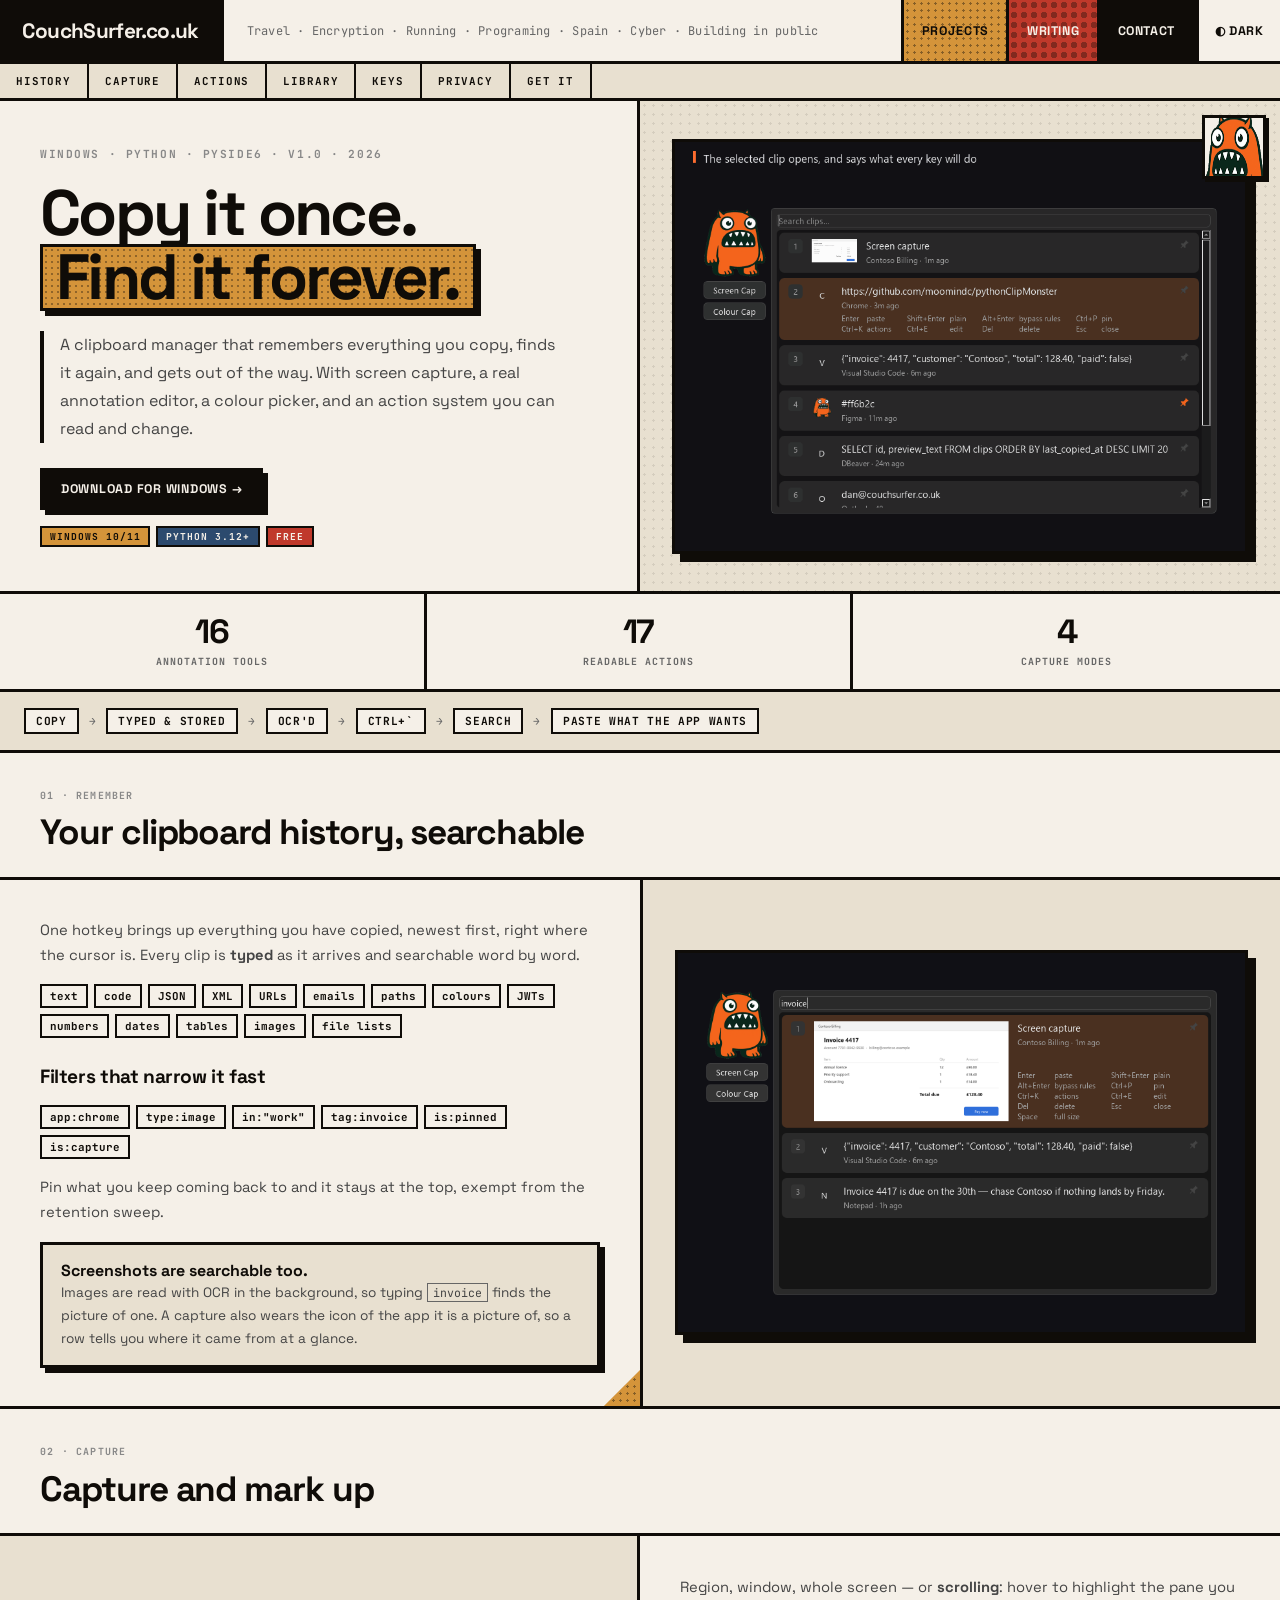
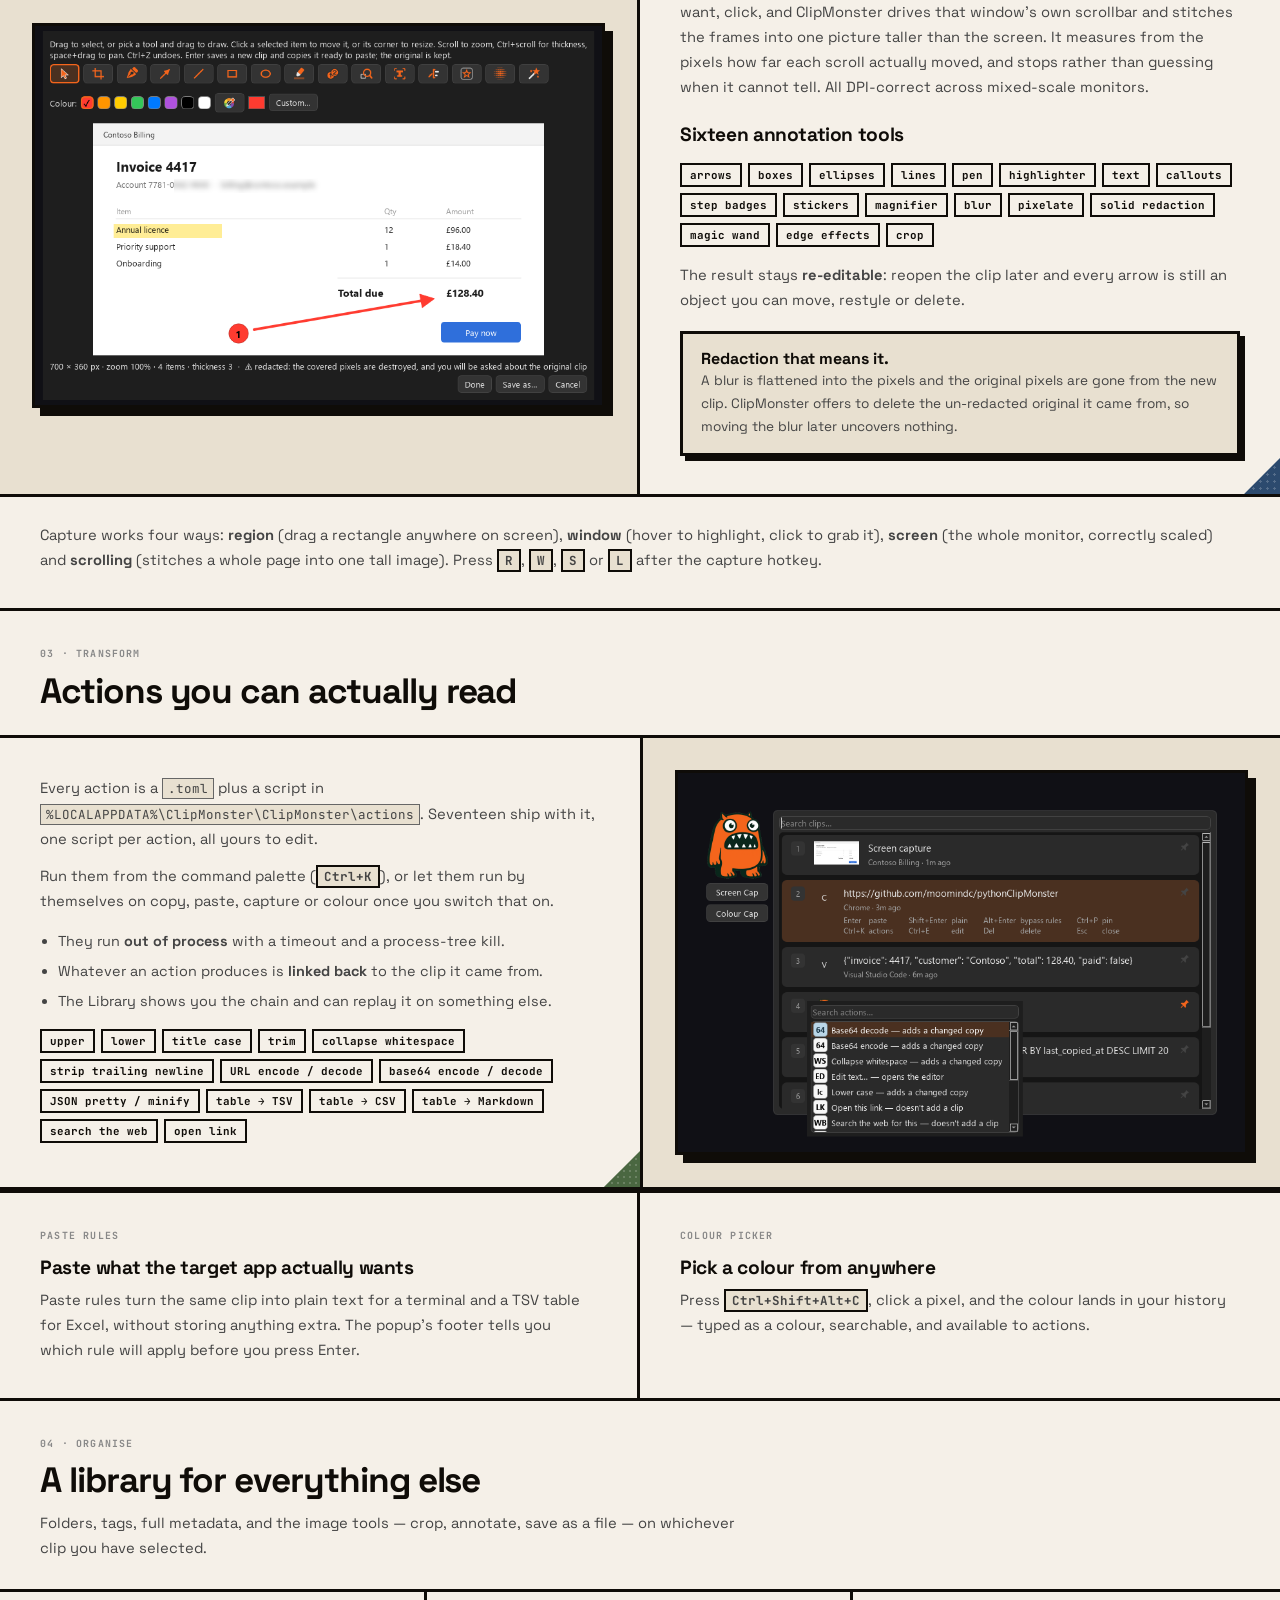
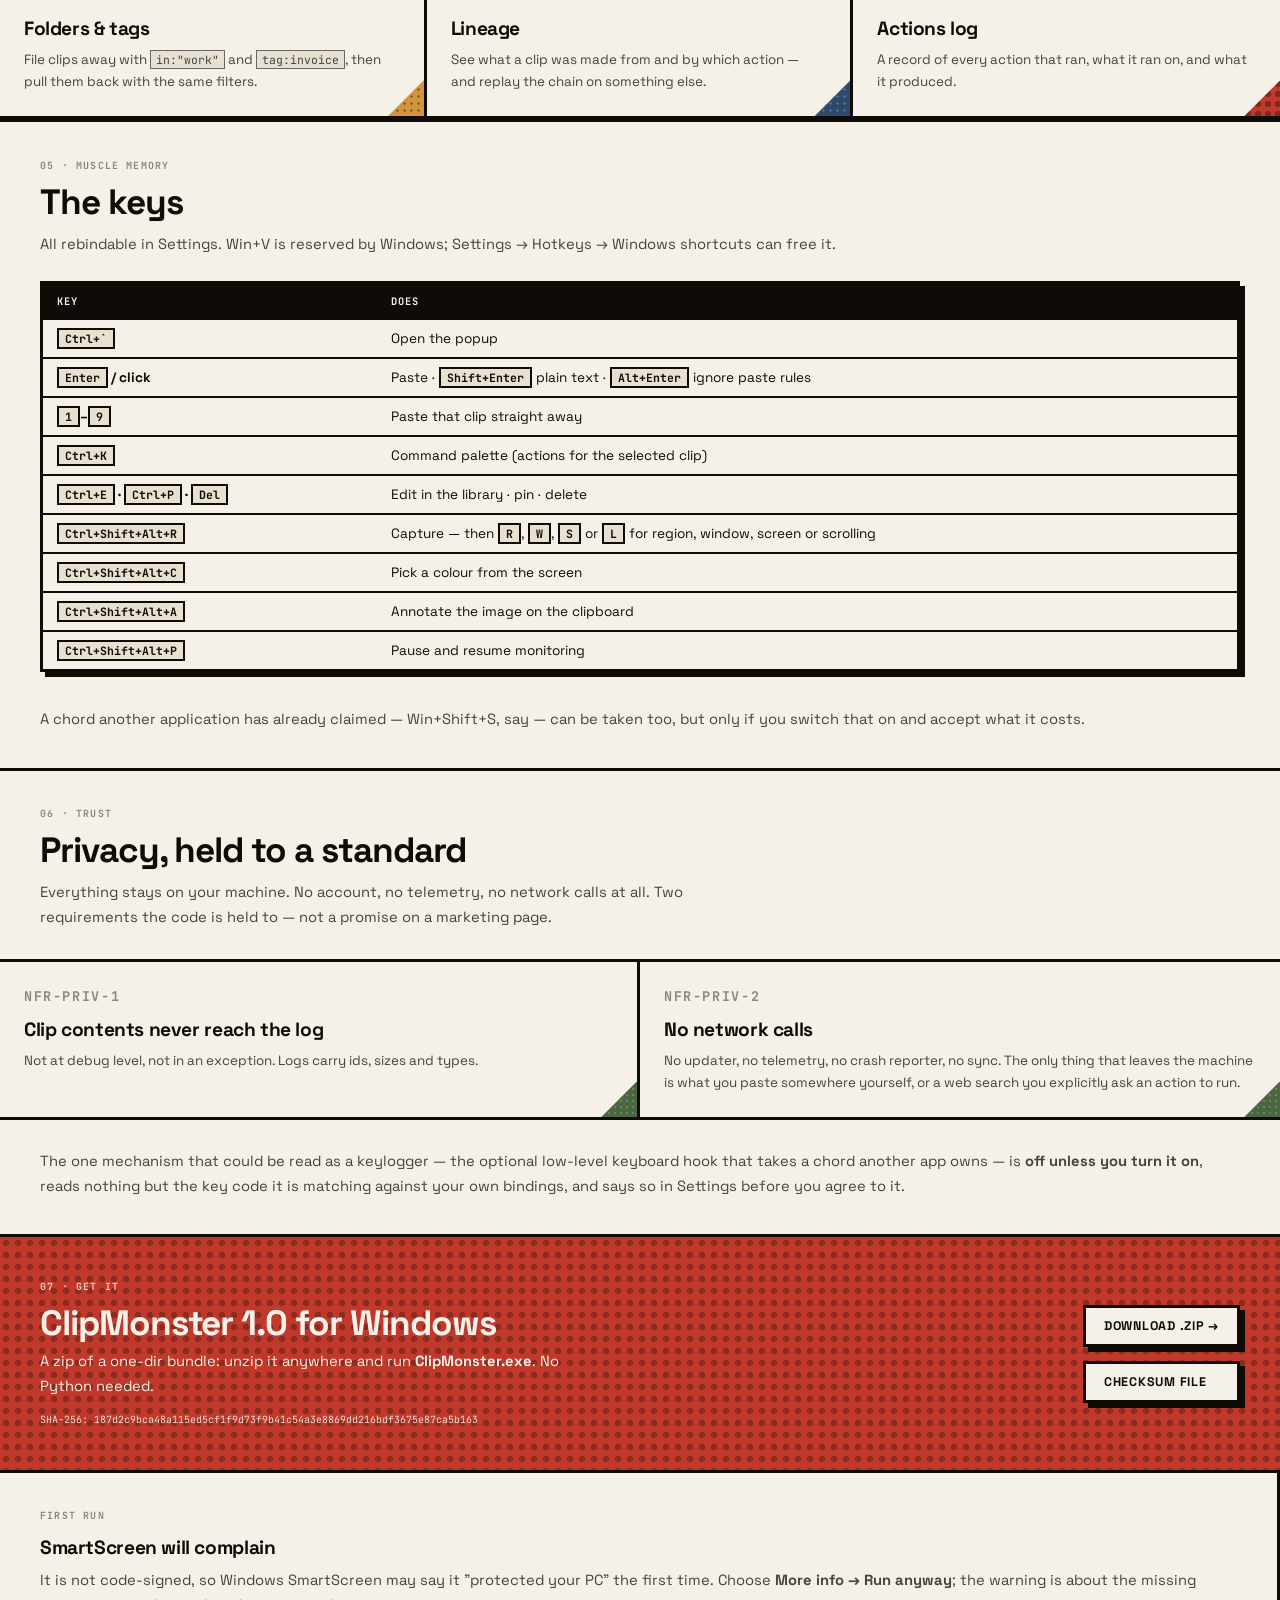
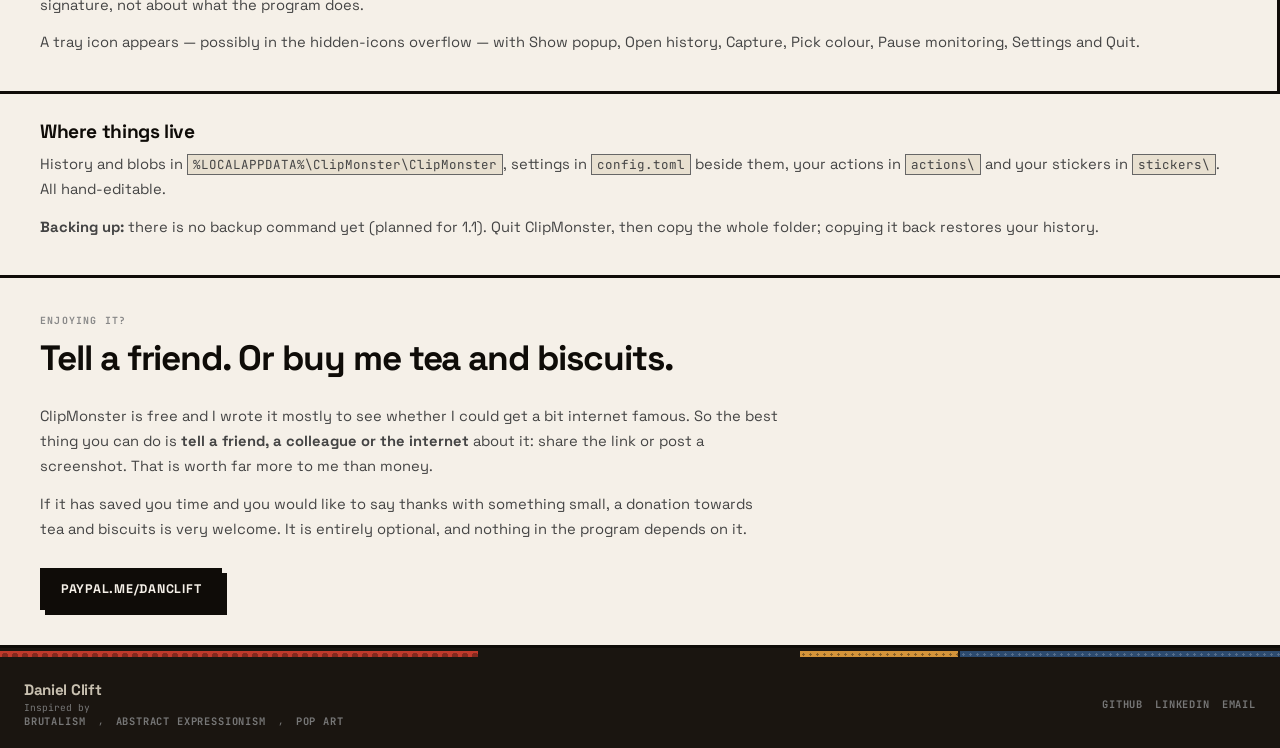
==== clipmonster/index.html @ 22c207ff "Add ClipMonster project page and link it from the project card Co-Authored-By: Claude Sonnet 5.5 <no" ====
<!DOCTYPE html>
<html lang="en">
<head>
<meta charset="UTF-8"><meta name="viewport" content="width=device-width,initial-scale=1">
<title>ClipMonster — CouchSurfer.co.uk</title>
<meta name="description" content="ClipMonster: a Windows clipboard manager with searchable history, OCR, scrolling screen capture, an annotation editor, a colour picker and readable actions. No account, no telemetry, no network calls.">
<link href="https://fonts.googleapis.com/css2?family=Space+Grotesk:wght@400;700;900&family=JetBrains+Mono:wght@400;700&display=swap" rel="stylesheet">
<style>
*,*::before,*::after{box-sizing:border-box;margin:0;padding:0}
:root{--ink:#0f0c08;--ink2:#333;--ink3:#444;--ink4:#666;--ink5:#888;--bg:#f5f0e8;--bg2:#e8e0d0;--red:#c0392b;--ochre:#d4943a;--slate:#2c4a6e;--sage:#4a6741;--border:3px solid var(--ink);--shadow:5px 5px 0 var(--ink);--shadow-lg:8px 8px 0 var(--ink);--chrome:#1a1510;--chrome-t:#c8c0b0;}
.dark{--ink:#f5f0e8;--ink2:#ccc;--ink3:#bbb;--ink4:#999;--ink5:#777;--bg:#0f0c08;--bg2:#1a1510;--border:3px solid #f5f0e8;--shadow:5px 5px 0 #f5f0e8;--shadow-lg:8px 8px 0 #f5f0e8;--chrome:#000000;--chrome-t:#a09880;}
html{background:#f5f0e8;scroll-behavior:smooth;}
html.dark{background:#0f0c08;}
body{background:var(--bg);color:var(--ink);font-family:'Space Grotesk',sans-serif;transition:background 0.2s,color 0.2s;max-width:1440px;margin:0 auto;}
.mono{font-family:'JetBrains Mono',monospace;}
a{color:inherit;}
code,kbd{font-family:'JetBrains Mono',monospace;font-size:0.85em;}
code{background:var(--bg2);border:1px solid var(--ink4);padding:1px 5px;}
.bd-o{background-color:var(--ochre);background-image:radial-gradient(circle,rgba(15,12,8,0.4) 1.4px,transparent 1.4px);background-size:7px 7px;}
.bd-r{background-color:var(--red);background-image:radial-gradient(circle,rgba(15,12,8,0.35) 3px,transparent 3px);background-size:10px 10px;}
.bd-s{background-color:var(--slate);background-image:radial-gradient(circle,rgba(255,255,255,0.2) 1.3px,transparent 1.3px);background-size:7px 7px;}
.bd-g{background-color:var(--sage);background-image:radial-gradient(circle,rgba(255,255,255,0.18) 1.2px,transparent 1.2px);background-size:6px 6px;}
/* nav */
header{border-bottom:var(--border);display:grid;grid-template-columns:auto 1fr auto;align-items:stretch;min-height:64px;background:var(--bg);}
.h-name{font-size:1.3rem;font-weight:900;letter-spacing:-0.03em;padding:0 1.4rem;border-right:var(--border);display:flex;align-items:center;background:var(--ink);color:var(--bg);}
.h-name a{color:inherit;text-decoration:none;}
.h-sub{display:flex;align-items:center;padding:0 1.4rem;font-size:0.75rem;color:var(--ink4);font-family:'JetBrains Mono',monospace;letter-spacing:0.02em;border-right:var(--border);}
nav{display:flex;}
nav a{display:flex;align-items:center;height:100%;padding:0 1.1rem;font-size:0.78rem;font-weight:700;letter-spacing:0.05em;text-transform:uppercase;text-decoration:none;color:var(--ink);border-right:var(--border);transition:opacity 0.1s;}
nav a:hover{opacity:0.72;}
nav a.n1{background-color:var(--ochre);background-image:radial-gradient(circle,rgba(15,12,8,0.4) 1.4px,transparent 1.4px);background-size:7px 7px;color:#0f0c08;}
nav a.n2{background-color:var(--red);background-image:radial-gradient(circle,rgba(15,12,8,0.35) 3px,transparent 3px);background-size:10px 10px;color:#f5f0e8;}
nav a.n3{background-color:var(--slate);background-image:radial-gradient(circle,rgba(255,255,255,0.2) 1.3px,transparent 1.3px);background-size:7px 7px;color:#f5f0e8;}
nav a.n5{background:var(--ink);color:var(--bg);}
.dm-btn{display:flex;align-items:center;height:100%;padding:0 1rem;font-size:0.78rem;font-weight:700;letter-spacing:0.06em;text-transform:uppercase;background:transparent;border:none;border-left:var(--border);color:var(--ink);cursor:pointer;font-family:'Space Grotesk',sans-serif;transition:background 0.1s,color 0.1s;}
.dm-btn:hover{background:var(--ink);color:var(--bg);}
/* sub nav */
.subnav{display:flex;overflow-x:auto;border-bottom:var(--border);background:var(--bg2);font-family:'JetBrains Mono',monospace;font-size:0.68rem;font-weight:700;letter-spacing:0.08em;text-transform:uppercase;scrollbar-width:none;}
.subnav::-webkit-scrollbar{display:none;}
.subnav a{padding:10px 16px;text-decoration:none;white-space:nowrap;border-right:2px solid var(--ink);color:var(--ink);}
.subnav a:hover{background:var(--ink);color:var(--bg);}
/* buttons + tags */
.btn{font-size:0.78rem;font-weight:700;text-transform:uppercase;letter-spacing:0.06em;padding:10px 18px;border:var(--border);box-shadow:var(--shadow);cursor:pointer;text-decoration:none;display:inline-block;transition:transform 0.1s,box-shadow 0.1s;background:var(--bg);color:var(--ink);}
.btn:hover{transform:translate(-2px,-2px);box-shadow:var(--shadow-lg);}
.btn:active{transform:translate(4px,4px);box-shadow:1px 1px 0 var(--ink);}
.btn-fill{background:var(--ink);color:var(--bg);}
.btn-fill:hover{background:var(--red);color:#f5f0e8;border-color:var(--red);}
.btns{display:flex;flex-wrap:wrap;gap:14px;margin-top:1.6rem;}
.tag{display:inline-block;font-family:'JetBrains Mono',monospace;font-size:0.6rem;font-weight:700;text-transform:uppercase;letter-spacing:0.1em;padding:2px 8px;border:2px solid var(--ink);}
.tag-o{background:var(--ochre);color:#0f0c08;}.tag-s{background:var(--slate);color:#f5f0e8;}.tag-r{background:var(--red);color:#f5f0e8;}.tag-g{background:var(--sage);color:#f5f0e8;}
/* hero */
.hero{display:grid;grid-template-columns:1fr 1fr;border-bottom:var(--border);}
.hero-left{padding:2.75rem 2.5rem;border-right:var(--border);}
.hero-eyebrow{font-family:'JetBrains Mono',monospace;font-size:0.7rem;font-weight:700;letter-spacing:0.14em;text-transform:uppercase;color:var(--ink5);margin-bottom:1.2rem;}
.hero-h1{font-size:clamp(2.4rem,5vw,4.2rem);font-weight:900;line-height:0.95;letter-spacing:-0.04em;margin-bottom:1.25rem;}
.hero-mark{display:inline-block;background-color:var(--ochre);background-image:radial-gradient(circle,rgba(15,12,8,0.35) 1.3px,transparent 1.3px);background-size:6px 6px;border:var(--border);padding:0 0.2em;box-shadow:var(--shadow);color:#0f0c08;}
.hero-body{font-size:1rem;line-height:1.75;color:var(--ink3);max-width:520px;border-left:4px solid var(--ink);padding-left:1rem;}
.hero-right{background:var(--bg2);display:flex;align-items:center;justify-content:center;padding:2rem;position:relative;overflow:hidden;}
.hero-right::before{content:"";position:absolute;inset:0;opacity:.5;background-image:radial-gradient(circle,rgba(15,12,8,0.18) 1.4px,transparent 1.4px);background-size:9px 9px;}
.shot{position:relative;display:block;max-width:100%;height:auto;border:var(--border);box-shadow:var(--shadow-lg);background:#fff;}
.logo{position:absolute;top:14px;right:14px;width:64px;height:64px;border:var(--border);background:var(--bg);box-shadow:3px 3px 0 var(--ink);z-index:2;}
/* stats */
.stats{display:grid;grid-template-columns:repeat(5,1fr);border-bottom:var(--border);}
.stat{padding:1.3rem 1.2rem;border-right:var(--border);text-align:center;}
.stat:last-child{border-right:none;}
.stat b{display:block;font-size:2.1rem;font-weight:900;letter-spacing:-0.04em;line-height:1;}
.stat span{font-family:'JetBrains Mono',monospace;font-size:0.62rem;font-weight:700;letter-spacing:0.1em;text-transform:uppercase;color:var(--ink4);display:block;margin-top:6px;}
/* flow */
.flow{display:flex;align-items:center;padding:1rem 1.5rem;border-bottom:var(--border);background:var(--bg2);overflow-x:auto;font-family:'JetBrains Mono',monospace;font-size:0.7rem;font-weight:700;letter-spacing:0.06em;text-transform:uppercase;}
.flow span{white-space:nowrap;}
.flow .node{border:2px solid var(--ink);padding:4px 10px;background:var(--bg);}
.flow .arrow{padding:0 10px;color:var(--ink4);}
/* section scaffolding */
.sec-head{padding:2.2rem 2.5rem 0;}
.cell-label{font-family:'JetBrains Mono',monospace;font-size:0.62rem;font-weight:700;letter-spacing:0.12em;text-transform:uppercase;color:var(--ink5);margin-bottom:0.6rem;}
h2{font-size:clamp(1.5rem,3vw,2.2rem);font-weight:900;letter-spacing:-0.03em;line-height:1.05;margin-bottom:.7rem;}
h3{font-size:1.2rem;font-weight:900;letter-spacing:-0.02em;margin-bottom:.5rem;}
p{font-size:0.92rem;line-height:1.7;color:var(--ink3);}
p+p{margin-top:.8rem;}
section{border-bottom:var(--border);}
/* feature rows */
.feat{display:grid;grid-template-columns:1fr 1fr;border-bottom:var(--border);}
.feat:last-of-type{border-bottom:none;}
.feat-text{padding:2.4rem 2.5rem;position:relative;overflow:hidden;}
.feat-img{padding:2rem;display:flex;align-items:center;justify-content:center;background:var(--bg2);border-left:var(--border);}
.feat.flip .feat-text{order:2;}
.feat.flip .feat-img{order:1;border-left:none;border-right:var(--border);}
.feat-num{position:absolute;top:8px;right:14px;font-family:'JetBrains Mono',monospace;font-size:3rem;font-weight:700;opacity:.1;line-height:1;}
.feat ul{margin:.9rem 0 0 1.1rem;font-size:0.9rem;line-height:1.7;color:var(--ink3);}
.feat li{margin-bottom:.35rem;}
.pills{display:flex;flex-wrap:wrap;gap:6px;margin-top:1rem;}
.pill{font-family:'JetBrains Mono',monospace;font-size:0.68rem;font-weight:700;border:2px solid var(--ink);padding:3px 8px;background:var(--bg);}
.callout{margin-top:1.1rem;border:var(--border);box-shadow:var(--shadow);padding:.9rem 1.1rem;background:var(--bg2);}
.callout b{font-weight:900;}
.callout p{font-size:.85rem;}
/* card grids */
.grid{display:grid;grid-template-columns:repeat(3,1fr);margin-top:1.8rem;border-top:var(--border);}
.grid.g2{grid-template-columns:repeat(2,1fr);}
.grid.g4{grid-template-columns:repeat(4,1fr);}
.cell{border-right:var(--border);border-bottom:var(--border);padding:1.5rem;position:relative;overflow:hidden;}
.grid.g3 .cell:nth-child(3n),.grid:not(.g2):not(.g4) .cell:nth-child(3n){border-right:none;}
.grid.g2 .cell:nth-child(2n){border-right:none;}
.grid.g4 .cell:nth-child(4n){border-right:none;}
.grid .cell:nth-last-child(-n+1){}
.cell p{font-size:.84rem;line-height:1.6;}
.corner-tri{position:absolute;bottom:-1px;right:-1px;width:38px;height:38px;clip-path:polygon(100% 0,100% 100%,0 100%);}
/* tables */
.tbl-wrap{overflow-x:auto;margin:1.5rem 2.5rem 2.2rem;border:var(--border);box-shadow:var(--shadow);}
table{border-collapse:collapse;width:100%;font-size:.85rem;background:var(--bg);}
th,td{text-align:left;padding:10px 14px;border-bottom:2px solid var(--ink);vertical-align:top;}
tr:last-child td{border-bottom:none;}
th{background:var(--ink);color:var(--bg);font-family:'JetBrains Mono',monospace;font-size:.65rem;letter-spacing:.1em;text-transform:uppercase;}
td:first-child{white-space:nowrap;font-weight:700;}
kbd{border:2px solid var(--ink);padding:1px 6px;background:var(--bg2);white-space:nowrap;font-weight:700;}
/* terminal */
.term{margin:1.5rem 2.5rem 0;background:#0f0c08;color:#e8e0d0;border:var(--border);box-shadow:var(--shadow);font-family:'JetBrains Mono',monospace;font-size:.78rem;line-height:1.7;padding:1rem 1.2rem;overflow-x:auto;white-space:pre;}
.dark .term{background:#000;}
.term .c{color:#8a8070;}
.pad{padding:0 2.5rem 2.2rem;}
.two{display:grid;grid-template-columns:1fr 1fr;gap:0;}
.two>div{padding:2.2rem 2.5rem;}
.two>div:first-child{border-right:var(--border);}
.layers{font-family:'JetBrains Mono',monospace;font-size:.78rem;font-weight:700;margin-top:1rem;display:flex;flex-wrap:wrap;gap:6px;align-items:center;}
.layers span.n{border:2px solid var(--ink);padding:4px 10px;background:var(--bg);}
.roadmap{display:grid;grid-template-columns:auto 1fr;}
.roadmap>*{padding:11px 16px;border-bottom:2px solid var(--ink);font-size:.86rem;}
.roadmap>.k{font-family:'JetBrains Mono',monospace;font-weight:700;font-size:.72rem;border-right:2px solid var(--ink);white-space:nowrap;}
.roadmap>:nth-last-child(-n+2){border-bottom:none;}
.issues{list-style:none;margin:0;}
.issues li{padding:.8rem 0;border-bottom:2px dotted var(--ink4);font-size:.88rem;line-height:1.6;color:var(--ink3);}
.issues li:last-child{border-bottom:none;}
.issues b{color:var(--ink);}
/* download band */
.dl{display:grid;grid-template-columns:1fr auto;gap:2rem;align-items:center;padding:2.6rem 2.5rem;background:var(--red);background-image:radial-gradient(circle,rgba(15,12,8,0.3) 3px,transparent 3px);background-size:12px 12px;border-bottom:var(--border);color:#f5f0e8;}
.dl h2{color:#f5f0e8;margin-bottom:.4rem;}
.dl p{color:#f5f0e8;max-width:560px;}
.dl .hash{font-family:'JetBrains Mono',monospace;font-size:.62rem;word-break:break-all;margin-top:.8rem;opacity:.9;max-width:560px;}
.dl .btn{background:#f5f0e8;color:#0f0c08;border-color:#0f0c08;box-shadow:5px 5px 0 #0f0c08;}
.dl .btn:hover{background:#0f0c08;color:#f5f0e8;}
/* divider + footer */
.divider{display:grid;grid-template-columns:3fr 2fr 1fr 2fr;height:12px;border-top:3px solid var(--chrome);border-bottom:3px solid var(--chrome);}
.divider div{border-right:2px solid var(--chrome);}.divider div:last-child{border-right:none;}
footer{display:flex;align-items:center;justify-content:space-between;flex-wrap:wrap;gap:1rem;padding:1.25rem 1.5rem;background:var(--chrome);}
.dark footer{background:#0f0c08;}
.f-name{font-size:0.95rem;font-weight:900;letter-spacing:-0.02em;color:var(--chrome-t);}
.f-meta{font-family:'JetBrains Mono',monospace;font-size:0.6rem;color:#777;margin-top:2px;}
.f-links{display:flex;gap:12px;}
.f-links a{font-family:'JetBrains Mono',monospace;font-size:0.65rem;font-weight:700;text-transform:uppercase;letter-spacing:0.08em;color:#777;text-decoration:none;}
.f-links a:hover{color:var(--ochre);}
/* responsive */
@media(max-width:960px){header{grid-template-columns:auto 1fr;}.h-sub{display:none;}.grid.g4{grid-template-columns:repeat(2,1fr);}.grid.g4 .cell:nth-child(4n){border-right:var(--border);}.grid.g4 .cell:nth-child(2n){border-right:none;}}
@media(max-width:820px){
  .hero,.feat,.two{grid-template-columns:1fr;}
  .hero-left{border-right:none;border-bottom:var(--border);padding:2rem 1.4rem;}
  .feat-img,.feat.flip .feat-img{order:2;border-left:none;border-right:none;border-top:var(--border);}
  .feat.flip .feat-text{order:1;}
  .feat-text,.sec-head,.two>div{padding-left:1.4rem;padding-right:1.4rem;}
  .two>div:first-child{border-right:none;border-bottom:var(--border);}
  .stats{grid-template-columns:repeat(2,1fr);}
  .stat{border-bottom:var(--border);}
  .stat:nth-child(2n){border-right:none;}
  .stat:last-child{border-bottom:none;}
  .grid,.grid.g2{grid-template-columns:1fr;}
  .grid .cell,.grid.g2 .cell,.grid.g4 .cell{border-right:none!important;}
  .grid.g4{grid-template-columns:1fr;}
  .tbl-wrap,.term{margin-left:1.4rem;margin-right:1.4rem;}
  .pad{padding-left:1.4rem;padding-right:1.4rem;}
  .dl{grid-template-columns:1fr;padding:2rem 1.4rem;}
}
@media(max-width:640px){
  header{display:flex;flex-wrap:wrap;}
  .h-name{flex:0 0 100%;border-right:none;border-bottom:var(--border);padding:1rem 1.4rem;}
  nav{flex:0 0 100%;overflow-x:auto;scrollbar-width:none;}
  nav::-webkit-scrollbar{display:none;}
  nav a{height:44px;white-space:nowrap;flex-shrink:0;}
  .dm-btn{flex-shrink:0;}
  .hero-h1{font-size:clamp(1.9rem,9vw,2.6rem);}
}
</style>
</head>
<body>
<header>
  <div class="h-name"><a href="../index.html">CouchSurfer.co.uk</a></div>
  <div class="h-sub">Travel · Encryption · Running · Programing · Spain · Cyber · Building in public</div>
  <nav>
    <a href="../projects.html" class="n1">Projects</a>
    <a href="../writing.html" class="n2">Writing</a>
    <a href="../about.html" class="n5">Contact</a>
    <button class="dm-btn" id="dmb" onclick="toggleDark()">&#9680; Dark</button>
  </nav>
</header>

<div class="subnav">
  <a href="#history">History</a><a href="#capture">Capture</a><a href="#actions">Actions</a><a href="#library">Library</a><a href="#keys">Keys</a><a href="#privacy">Privacy</a><a href="#start">Get it</a>
</div>

<section class="hero" style="border-bottom:var(--border);">
  <div class="hero-left">
    <p class="hero-eyebrow">Windows · Python · PySide6 · v1.0 · 2026</p>
    <h1 class="hero-h1">Copy it once.<br><span class="hero-mark">Find it forever.</span></h1>
    <p class="hero-body">A clipboard manager that remembers everything you copy, finds it again, and gets out of the way. With screen capture, a real annotation editor, a colour picker, and an action system you can read and change.</p>
    <div class="btns">
      <a href="#start" class="btn btn-fill">Download for Windows →</a>
    </div>
    <div class="pills">
      <span class="tag tag-o">Windows 10/11</span><span class="tag tag-s">Python 3.12+</span><span class="tag tag-r">Free</span>
    </div>
  </div>
  <div class="hero-right">
    <img src="images/logo.gif" class="logo" alt="ClipMonster logo">
    <img class="shot" src="images/demo.gif" alt="ClipMonster: the popup, searching clip history, the command palette, and the annotation editor">
  </div>
</section>

<div class="stats" style="grid-template-columns:repeat(3,1fr);">
  <div class="stat"><b>16</b><span>annotation tools</span></div>
  <div class="stat"><b>17</b><span>readable actions</span></div>
  <div class="stat"><b>4</b><span>capture modes</span></div>
</div>

<div class="flow">
  <span class="node">Copy</span><span class="arrow">→</span>
  <span class="node">Typed &amp; stored</span><span class="arrow">→</span>
  <span class="node">OCR'd</span><span class="arrow">→</span>
  <span class="node">Ctrl+`</span><span class="arrow">→</span>
  <span class="node">Search</span><span class="arrow">→</span>
  <span class="node">Paste what the app wants</span>
</div>

<!-- HISTORY -->
<section id="history">
  <div class="sec-head"><p class="cell-label">01 · Remember</p><h2>Your clipboard history, searchable</h2></div>
  <div class="feat" style="margin-top:1.6rem;border-top:var(--border);">
    <div class="feat-text">
      <div class="corner-tri bd-o"></div>
      <p>One hotkey brings up everything you have copied, newest first, right where the cursor is. Every clip is <b>typed</b> as it arrives and searchable word by word.</p>
      <div class="pills">
        <span class="pill">text</span><span class="pill">code</span><span class="pill">JSON</span><span class="pill">XML</span><span class="pill">URLs</span><span class="pill">emails</span><span class="pill">paths</span><span class="pill">colours</span><span class="pill">JWTs</span><span class="pill">numbers</span><span class="pill">dates</span><span class="pill">tables</span><span class="pill">images</span><span class="pill">file lists</span>
      </div>
      <h3 style="margin-top:1.6rem;">Filters that narrow it fast</h3>
      <div class="pills">
        <span class="pill">app:chrome</span><span class="pill">type:image</span><span class="pill">in:"work"</span><span class="pill">tag:invoice</span><span class="pill">is:pinned</span><span class="pill">is:capture</span>
      </div>
      <p style="margin-top:1rem;">Pin what you keep coming back to and it stays at the top, exempt from the retention sweep.</p>
      <div class="callout"><b>Screenshots are searchable too.</b>
        <p>Images are read with OCR in the background, so typing <code>invoice</code> finds the picture of one. A capture also wears the icon of the app it is a picture of, so a row tells you where it came from at a glance.</p></div>
    </div>
    <div class="feat-img"><img class="shot" src="images/popup-search.png" alt="The popup, filtered to three clips by the word 'invoice'"></div>
  </div>
</section>

<!-- CAPTURE -->
<section id="capture">
  <div class="sec-head"><p class="cell-label">02 · Capture</p><h2>Capture and mark up</h2></div>
  <div class="feat" style="margin-top:1.6rem;border-top:var(--border);">
    <div class="feat-img" style="order:1;border-left:none;border-right:var(--border);"><img class="shot" src="images/annotate.png" alt="The annotation editor: a blurred account number, a highlighted row, an arrow and a step badge"></div>
    <div class="feat-text" style="order:2;">
      <div class="corner-tri bd-s"></div>
      <p>Region, window, whole screen — or <b>scrolling</b>: hover to highlight the pane you want, click, and ClipMonster drives that window's own scrollbar and stitches the frames into one picture taller than the screen. It measures from the pixels how far each scroll actually moved, and stops rather than guessing when it cannot tell. All DPI-correct across mixed-scale monitors.</p>
      <h3 style="margin-top:1.4rem;">Sixteen annotation tools</h3>
      <div class="pills">
        <span class="pill">arrows</span><span class="pill">boxes</span><span class="pill">ellipses</span><span class="pill">lines</span><span class="pill">pen</span><span class="pill">highlighter</span><span class="pill">text</span><span class="pill">callouts</span><span class="pill">step badges</span><span class="pill">stickers</span><span class="pill">magnifier</span><span class="pill">blur</span><span class="pill">pixelate</span><span class="pill">solid redaction</span><span class="pill">magic wand</span><span class="pill">edge effects</span><span class="pill">crop</span>
      </div>
      <p style="margin-top:1rem;">The result stays <b>re-editable</b>: reopen the clip later and every arrow is still an object you can move, restyle or delete.</p>
      <div class="callout"><b>Redaction that means it.</b>
        <p>A blur is flattened into the pixels and the original pixels are gone from the new clip. ClipMonster offers to delete the un-redacted original it came from, so moving the blur later uncovers nothing.</p></div>
    </div>
  </div>
  <div class="pad" style="padding-top:1.6rem;"><p>Capture works four ways: <b>region</b> (drag a rectangle anywhere on screen), <b>window</b> (hover to highlight, click to grab it), <b>screen</b> (the whole monitor, correctly scaled) and <b>scrolling</b> (stitches a whole page into one tall image). Press <kbd>R</kbd>, <kbd>W</kbd>, <kbd>S</kbd> or <kbd>L</kbd> after the capture hotkey.</p></div>
</section>

<!-- ACTIONS -->
<section id="actions">
  <div class="sec-head"><p class="cell-label">03 · Transform</p><h2>Actions you can actually read</h2></div>
  <div class="feat" style="margin-top:1.6rem;border-top:var(--border);">
    <div class="feat-text">
      <div class="corner-tri bd-g"></div>
      <p>Every action is a <code>.toml</code> plus a script in <code>%LOCALAPPDATA%\ClipMonster\ClipMonster\actions</code>. Seventeen ship with it, one script per action, all yours to edit.</p>
      <p>Run them from the command palette (<kbd>Ctrl+K</kbd>), or let them run by themselves on copy, paste, capture or colour once you switch that on.</p>
      <ul>
        <li>They run <b>out of process</b> with a timeout and a process-tree kill.</li>
        <li>Whatever an action produces is <b>linked back</b> to the clip it came from.</li>
        <li>The Library shows you the chain and can replay it on something else.</li>
      </ul>
      <div class="pills">
        <span class="pill">upper</span><span class="pill">lower</span><span class="pill">title case</span><span class="pill">trim</span><span class="pill">collapse whitespace</span><span class="pill">strip trailing newline</span><span class="pill">URL encode / decode</span><span class="pill">base64 encode / decode</span><span class="pill">JSON pretty / minify</span><span class="pill">table → TSV</span><span class="pill">table → CSV</span><span class="pill">table → Markdown</span><span class="pill">search the web</span><span class="pill">open link</span>
      </div>
    </div>
    <div class="feat-img"><img class="shot" src="images/popup-actions.png" alt="The command palette open over the popup, listing the actions that apply to a URL"></div>
  </div>
  <div class="two" style="border-top:var(--border);">
    <div>
      <p class="cell-label">Paste rules</p><h3>Paste what the target app actually wants</h3>
      <p>Paste rules turn the same clip into plain text for a terminal and a TSV table for Excel, without storing anything extra. The popup's footer tells you which rule will apply before you press Enter.</p>
    </div>
    <div>
      <p class="cell-label">Colour picker</p><h3>Pick a colour from anywhere</h3>
      <p>Press <kbd>Ctrl+Shift+Alt+C</kbd>, click a pixel, and the colour lands in your history — typed as a colour, searchable, and available to actions.</p>
    </div>
  </div>
</section>

<!-- LIBRARY -->
<section id="library">
  <div class="sec-head"><p class="cell-label">04 · Organise</p><h2>A library for everything else</h2>
    <p style="max-width:700px;">Folders, tags, full metadata, and the image tools — crop, annotate, save as a file — on whichever clip you have selected.</p></div>
  <div class="grid">
    <div class="cell"><div class="corner-tri bd-o"></div><h3>Folders &amp; tags</h3><p>File clips away with <code>in:"work"</code> and <code>tag:invoice</code>, then pull them back with the same filters.</p></div>
    <div class="cell"><div class="corner-tri bd-s"></div><h3>Lineage</h3><p>See what a clip was made from and by which action — and replay the chain on something else.</p></div>
    <div class="cell"><div class="corner-tri bd-r"></div><h3>Actions log</h3><p>A record of every action that ran, what it ran on, and what it produced.</p></div>
  </div>
</section>

<!-- KEYS -->
<section id="keys">
  <div class="sec-head"><p class="cell-label">05 · Muscle memory</p><h2>The keys</h2>
    <p>All rebindable in Settings. Win+V is reserved by Windows; Settings → Hotkeys → Windows shortcuts can free it.</p></div>
  <div class="tbl-wrap">
    <table>
      <tr><th>Key</th><th>Does</th></tr>
      <tr><td><kbd>Ctrl+`</kbd></td><td>Open the popup</td></tr>
      <tr><td><kbd>Enter</kbd> / click</td><td>Paste · <kbd>Shift+Enter</kbd> plain text · <kbd>Alt+Enter</kbd> ignore paste rules</td></tr>
      <tr><td><kbd>1</kbd>–<kbd>9</kbd></td><td>Paste that clip straight away</td></tr>
      <tr><td><kbd>Ctrl+K</kbd></td><td>Command palette (actions for the selected clip)</td></tr>
      <tr><td><kbd>Ctrl+E</kbd> · <kbd>Ctrl+P</kbd> · <kbd>Del</kbd></td><td>Edit in the library · pin · delete</td></tr>
      <tr><td><kbd>Ctrl+Shift+Alt+R</kbd></td><td>Capture — then <kbd>R</kbd>, <kbd>W</kbd>, <kbd>S</kbd> or <kbd>L</kbd> for region, window, screen or scrolling</td></tr>
      <tr><td><kbd>Ctrl+Shift+Alt+C</kbd></td><td>Pick a colour from the screen</td></tr>
      <tr><td><kbd>Ctrl+Shift+Alt+A</kbd></td><td>Annotate the image on the clipboard</td></tr>
      <tr><td><kbd>Ctrl+Shift+Alt+P</kbd></td><td>Pause and resume monitoring</td></tr>
    </table>
  </div>
  <p class="pad">A chord another application has already claimed — Win+Shift+S, say — can be taken too, but only if you switch that on and accept what it costs.</p>
</section>

<!-- PRIVACY -->
<section id="privacy">
  <div class="sec-head"><p class="cell-label">06 · Trust</p><h2>Privacy, held to a standard</h2>
    <p style="max-width:720px;">Everything stays on your machine. No account, no telemetry, no network calls at all. Two requirements the code is held to — not a promise on a marketing page.</p></div>
  <div class="grid g2">
    <div class="cell"><div class="corner-tri bd-g"></div><p class="cell-label">NFR-PRIV-1</p><h3>Clip contents never reach the log</h3><p>Not at debug level, not in an exception. Logs carry ids, sizes and types.</p></div>
    <div class="cell"><div class="corner-tri bd-g"></div><p class="cell-label">NFR-PRIV-2</p><h3>No network calls</h3><p>No updater, no telemetry, no crash reporter, no sync. The only thing that leaves the machine is what you paste somewhere yourself, or a web search you explicitly ask an action to run.</p></div>
  </div>
  <div class="pad" style="padding-top:1.8rem;">
    <p>The one mechanism that could be read as a keylogger — the optional low-level keyboard hook that takes a chord another app owns — is <b>off unless you turn it on</b>, reads nothing but the key code it is matching against your own bindings, and says so in Settings before you agree to it.</p>
  </div>
</section>

<!-- DOWNLOAD -->
<div class="dl" id="start">
  <div>
    <p class="cell-label" style="color:#f5f0e8;opacity:.8;">07 · Get it</p>
    <h2>ClipMonster 1.0 for Windows</h2>
    <p>A zip of a one-dir bundle: unzip it anywhere and run <b>ClipMonster.exe</b>. No Python needed.</p>
    <p class="hash">SHA-256: 187d2c9bca48a115ed5cf1f9d73f9b41c54a3e8869dd216bdf3675e87ca5b163</p>
  </div>
  <div style="display:flex;flex-direction:column;gap:14px;">
    <a class="btn" href="https://pub-98806ba3606e4c95b96554ebbdf892ca.r2.dev/ClipMonster-1.0-win64.zip" rel="noopener noreferrer">Download .zip →</a>
    <a class="btn" href="../downloads/ClipMonster-1.0-win64.zip.sha256">Checksum file</a>
  </div>
</div>

<section>
  <div class="two" style="grid-template-columns:1fr;">
    <div>
      <p class="cell-label">First run</p><h3>SmartScreen will complain</h3>
      <p>It is not code-signed, so Windows SmartScreen may say it "protected your PC" the first time. Choose <b>More info → Run anyway</b>; the warning is about the missing signature, not about what the program does.</p>
      <p>A tray icon appears — possibly in the hidden-icons overflow — with Show popup, Open history, Capture, Pick colour, Pause monitoring, Settings and Quit.</p>
    </div>
  </div>
  <div class="pad" style="border-top:var(--border);padding-top:1.6rem;">
    <h3>Where things live</h3>
    <p>History and blobs in <code>%LOCALAPPDATA%\ClipMonster\ClipMonster</code>, settings in <code>config.toml</code> beside them, your actions in <code>actions\</code> and your stickers in <code>stickers\</code>. All hand-editable.</p>
    <p><b>Backing up:</b> there is no backup command yet (planned for 1.1). Quit ClipMonster, then copy the whole folder; copying it back restores your history.</p>
  </div>
</section>

<section>
  <div class="sec-head"><p class="cell-label">Enjoying it?</p><h2>Tell a friend. Or buy me tea and biscuits.</h2></div>
  <div class="pad" style="padding-top:1rem;max-width:820px;">
    <p>ClipMonster is free and I wrote it mostly to see whether I could get a bit internet famous. So the best thing you can do is <b>tell a friend, a colleague or the internet</b> about it: share the link or post a screenshot. That is worth far more to me than money.</p>
    <p>If it has saved you time and you would like to say thanks with something small, a donation towards tea and biscuits is very welcome. It is entirely optional, and nothing in the program depends on it.</p>
    <div class="btns"><a class="btn btn-fill" href="https://paypal.me/danclift" rel="noopener noreferrer">paypal.me/danclift</a></div>
  </div>
</section>

<div class="divider"><div class="bd-r"></div><div style="background:var(--chrome);"></div><div class="bd-o"></div><div class="bd-s"></div></div>
<footer>
  <div>
    <div class="f-name">Daniel Clift</div>
    <div class="f-meta">Inspired by <span class="f-links"><a href="https://en.wikipedia.org/wiki/Brutalist_architecture">Brutalism</a>, <a href="https://en.wikipedia.org/wiki/Abstract_expressionism">Abstract expressionism</a>, <a href="https://en.wikipedia.org/wiki/Pop_art">Pop art</a></span></div>
  </div>
  <div class="f-links"><a href="https://github.com/moomindc?tab=repositories">GitHub</a><a href="https://www.linkedin.com/in/danielclift/">LinkedIn</a><a href="mailto:dan@couchsurfer.co.uk">Email</a></div>
</footer>
<script>
function applyDark(d){document.body.classList.toggle('dark',d);document.documentElement.classList.toggle('dark',d);document.getElementById('dmb').textContent=d?'◑ Light':'◐ Dark';}
function toggleDark(){applyDark(!document.body.classList.contains('dark'));}
</script>
</body>
</html>
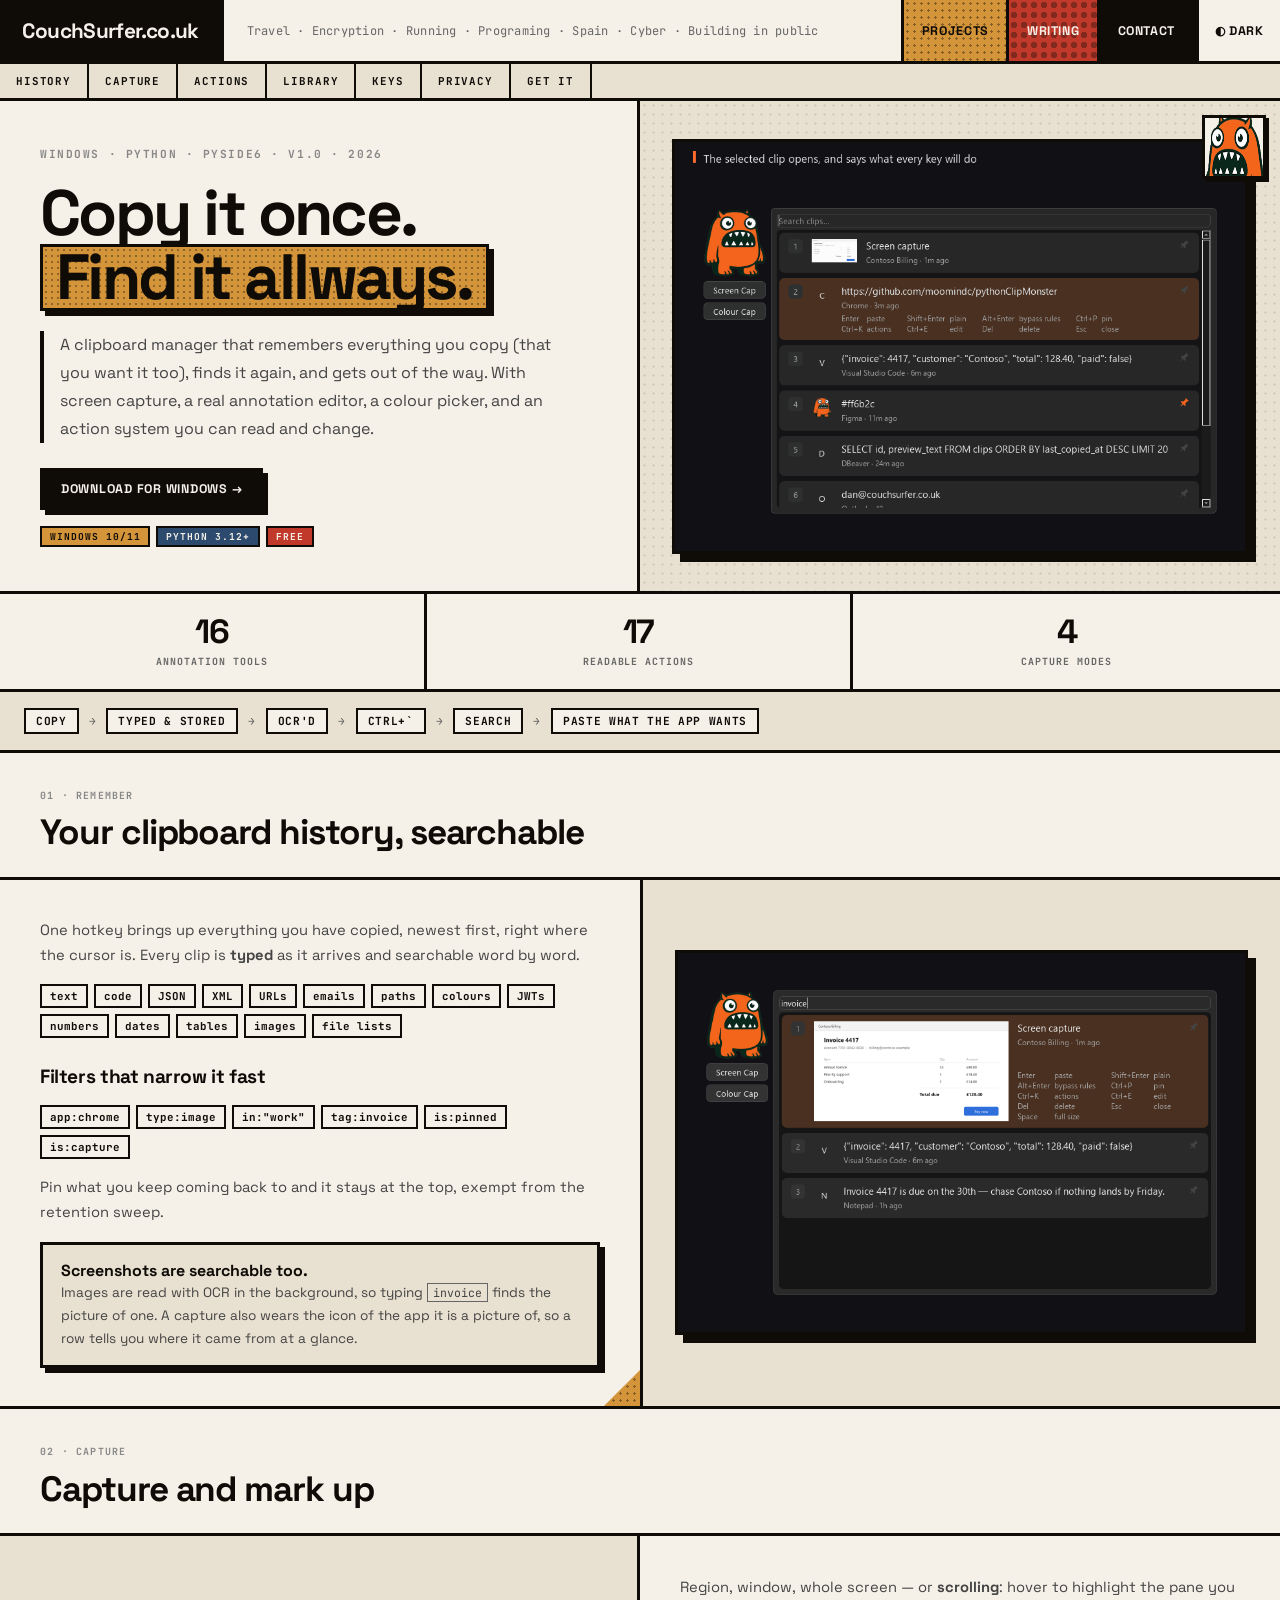
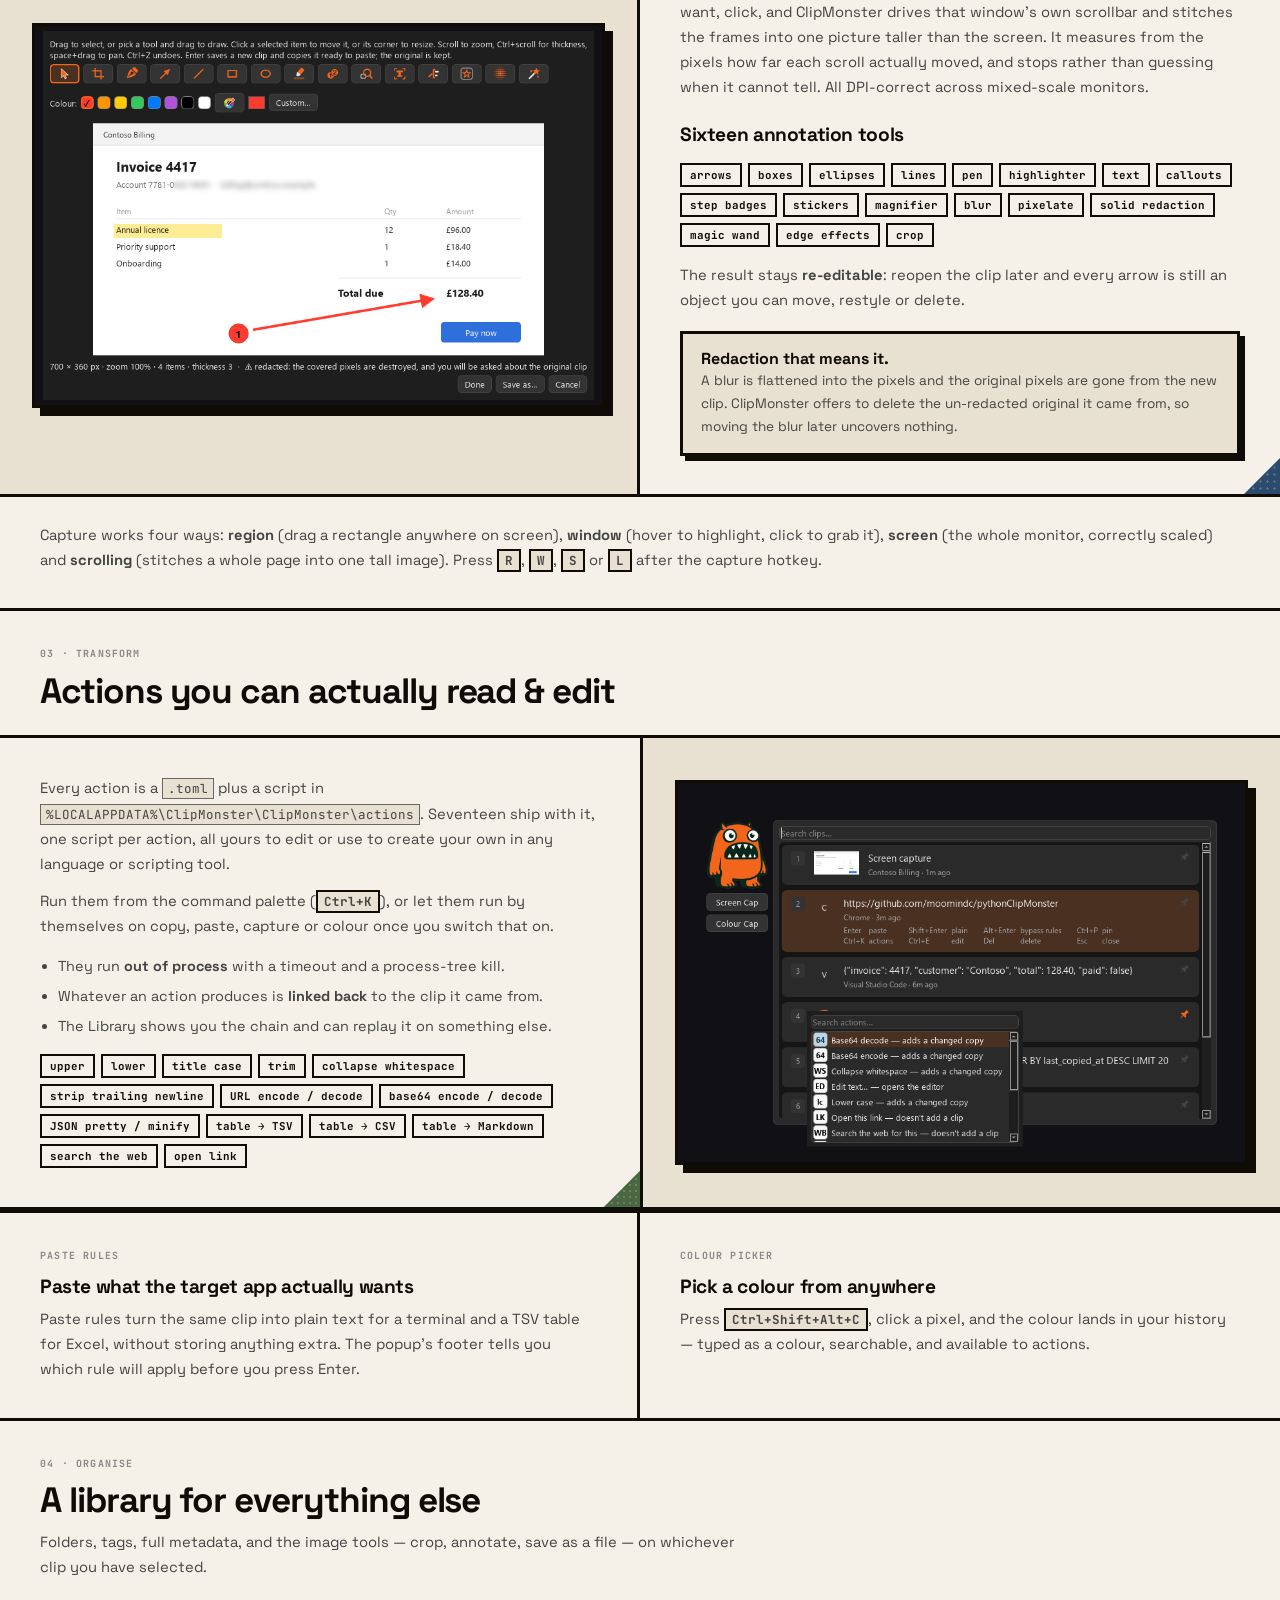
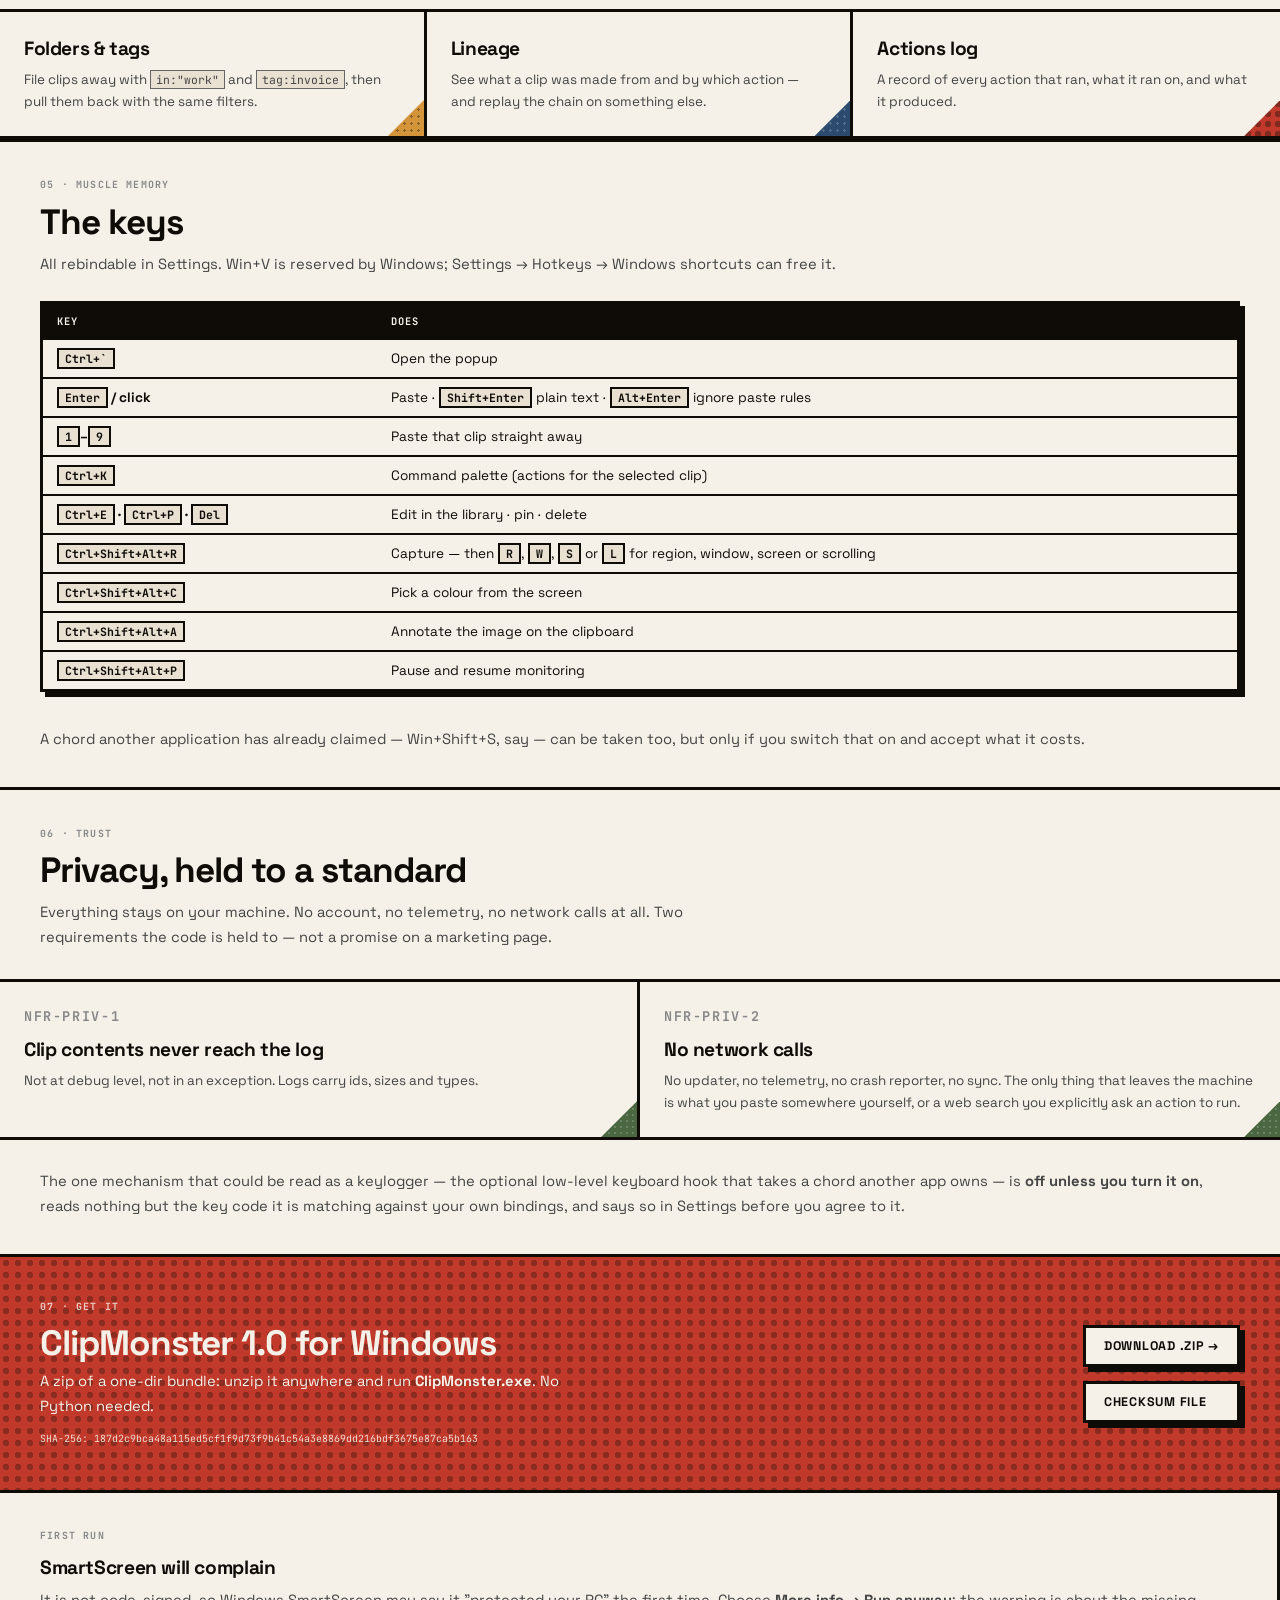
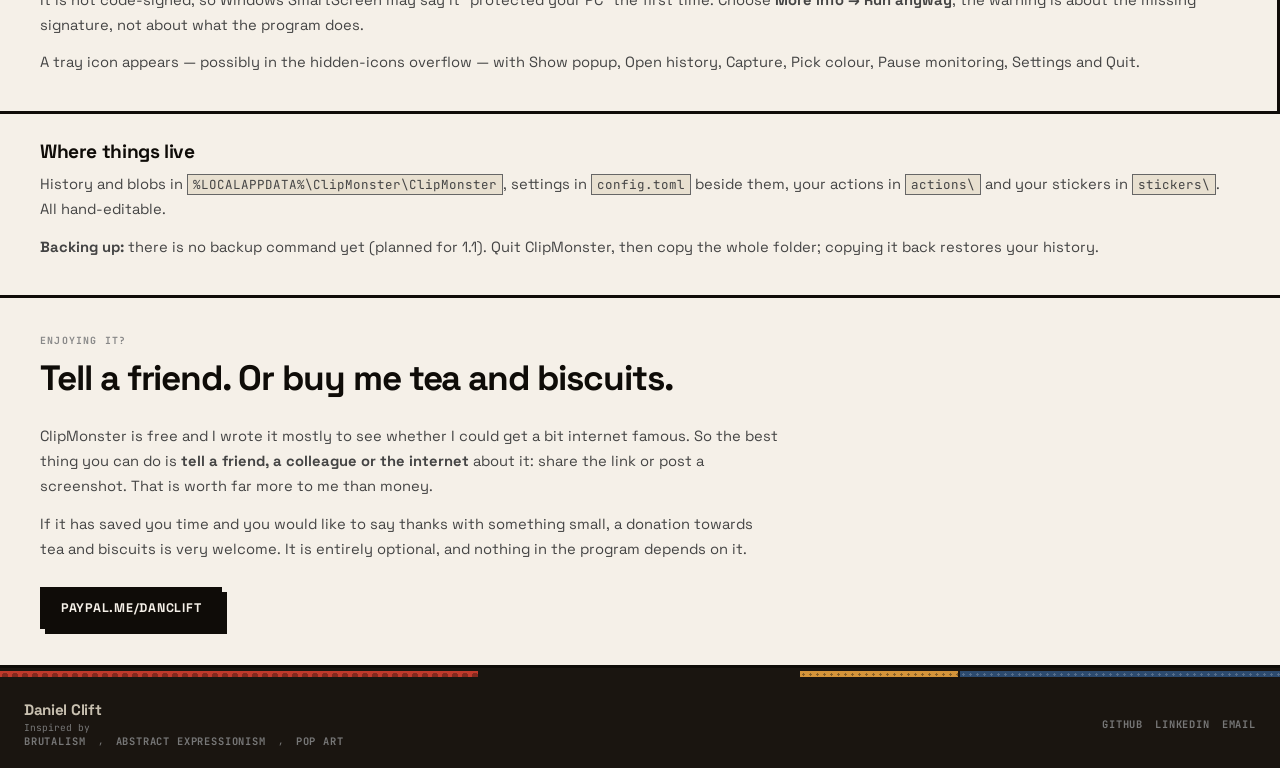
==== commit 156c3017: "Update ClipMonster page" ====
--- a/clipmonster/index.html
+++ b/clipmonster/index.html
@@ -197,8 +197,8 @@
 <section class="hero" style="border-bottom:var(--border);">
   <div class="hero-left">
     <p class="hero-eyebrow">Windows · Python · PySide6 · v1.0 · 2026</p>
-    <h1 class="hero-h1">Copy it once.<br><span class="hero-mark">Find it forever.</span></h1>
-    <p class="hero-body">A clipboard manager that remembers everything you copy, finds it again, and gets out of the way. With screen capture, a real annotation editor, a colour picker, and an action system you can read and change.</p>
+    <h1 class="hero-h1">Copy it once.<br><span class="hero-mark">Find it allways.</span></h1>
+    <p class="hero-body">A clipboard manager that remembers everything you copy (that you want it too), finds it again, and gets out of the way. With screen capture, a real annotation editor, a colour picker, and an action system you can read and change.</p>
     <div class="btns">
       <a href="#start" class="btn btn-fill">Download for Windows →</a>
     </div>
@@ -271,11 +271,11 @@
 
 <!-- ACTIONS -->
 <section id="actions">
-  <div class="sec-head"><p class="cell-label">03 · Transform</p><h2>Actions you can actually read</h2></div>
+  <div class="sec-head"><p class="cell-label">03 · Transform</p><h2>Actions you can actually read & edit</h2></div>
   <div class="feat" style="margin-top:1.6rem;border-top:var(--border);">
     <div class="feat-text">
       <div class="corner-tri bd-g"></div>
-      <p>Every action is a <code>.toml</code> plus a script in <code>%LOCALAPPDATA%\ClipMonster\ClipMonster\actions</code>. Seventeen ship with it, one script per action, all yours to edit.</p>
+      <p>Every action is a <code>.toml</code> plus a script in <code>%LOCALAPPDATA%\ClipMonster\ClipMonster\actions</code>. Seventeen ship with it, one script per action, all yours to edit or use to create your own in any language or scripting tool.</p>
       <p>Run them from the command palette (<kbd>Ctrl+K</kbd>), or let them run by themselves on copy, paste, capture or colour once you switch that on.</p>
       <ul>
         <li>They run <b>out of process</b> with a timeout and a process-tree kill.</li>
